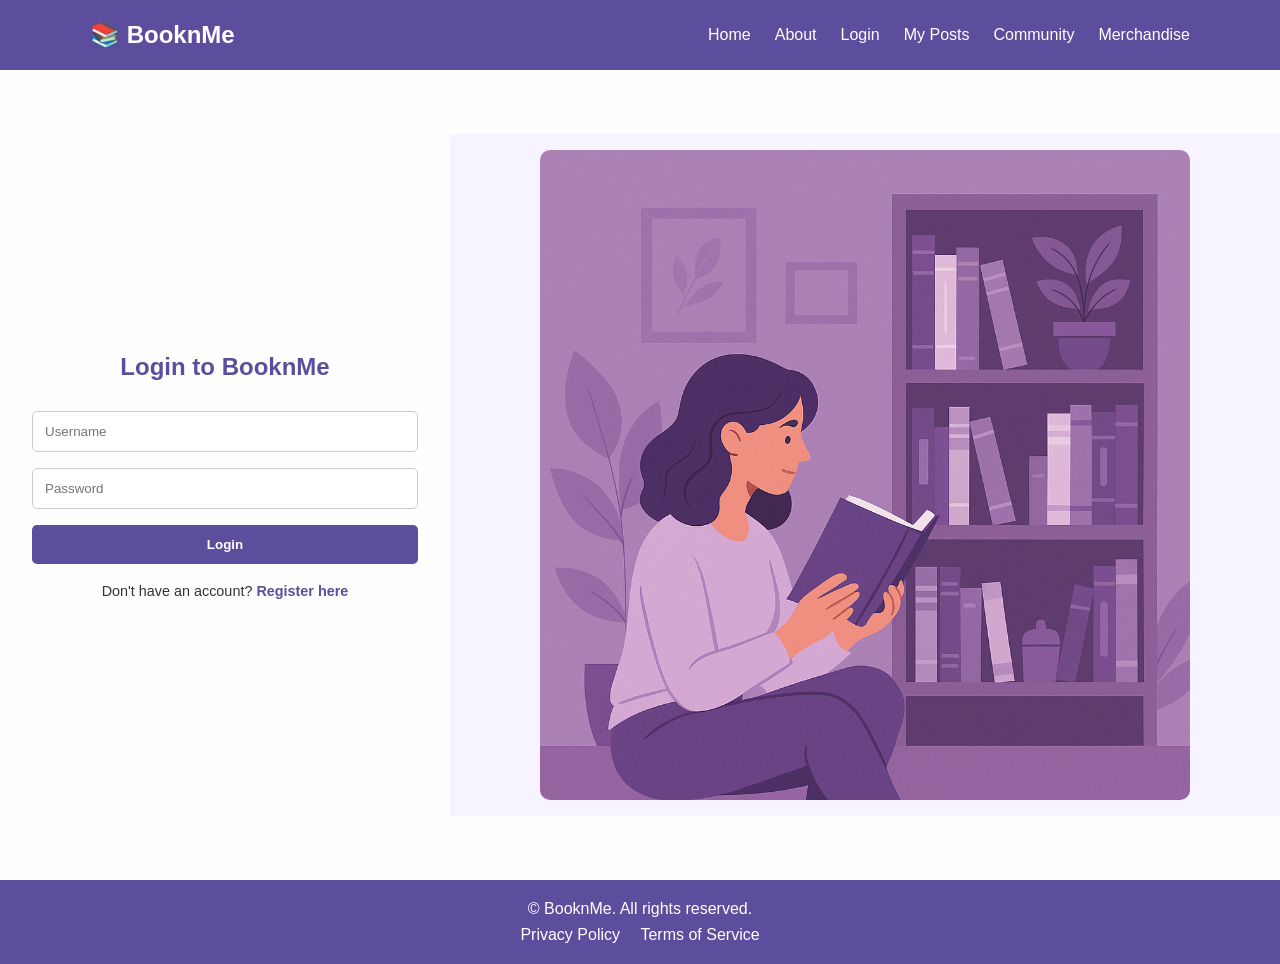
==== login.html @ 12cc8d2e "initial commit" ====
<!DOCTYPE html>
<html lang="en">
<head>
  <meta charset="UTF-8" />
  <meta name="viewport" content="width=device-width, initial-scale=1.0"/>
  <title>Login / Register | BooknMe 2024</title>
  <link rel="stylesheet" href="style.css" />
</head>
<body>

  <div id="navbar"></div>

  <main class="auth-container">
    <div class="auth-form-section">
      <h2 id="form-title">Login to BooknMe</h2>
      
      <form id="auth-form">
        <input type="text" id="username" placeholder="Username" required />
        <input type="password" id="password" placeholder="Password" required />
        <button type="submit" class="auth-btn">Login</button>
      </form>

      <p class="toggle-text">
        Don't have an account?
        <span id="toggle-link">Register here</span>
      </p>
    </div>

    <div class="auth-image-section">
      <img src="images/login-book.png" alt="Books" />
    </div>
  </main>

  <div id="footer"></div>

  <script src="script.js"></script>
  <script>
    const formTitle = document.getElementById('form-title');
    const authForm = document.getElementById('auth-form');
    const authBtn = document.querySelector('.auth-btn');
    const toggleText = document.querySelector('.toggle-text');
    const toggleLink = document.getElementById('toggle-link');

    let isLogin = true;

    toggleLink.addEventListener('click', () => {
      isLogin = !isLogin;
      if(isLogin){
        formTitle.textContent = 'Login to BooknMe';
        authBtn.textContent = 'Login';
        toggleText.innerHTML = `Don't have an account? <span id="toggle-link">Register here</span>`;
      } else {
        formTitle.textContent = 'Register on BooknMe';
        authBtn.textContent = 'Register';
        toggleText.innerHTML = `Already have an account? <span id="toggle-link">Login here</span>`;
      }
      // Reassign event listener to new span
      document.getElementById('toggle-link').addEventListener('click', toggleLinkClick);
    });

    function toggleLinkClick() {
      toggleLink.click();
    }

    authForm.addEventListener('submit', function(e) {
      e.preventDefault();
      const username = document.getElementById('username').value;
      const password = document.getElementById('password').value;

      if(username && password){
        localStorage.setItem('loggedInUser', username);
        alert(isLogin ? 'Login successful!' : 'Registration successful!');
        window.location.href = 'index.html';
      } else {
        alert('Please fill all fields.');
      }
    });
  </script>

</body>
</html>
---- style.css ----
/* INDEX PAGE */
* {
  margin: 0;
  padding: 0;
  box-sizing: border-box;
}

body {
  font-family: 'Segoe UI', Tahoma, Geneva, Verdana, sans-serif;
  background: #fefefe;
  color: #333;
  line-height: 1.6;
}

a {
  text-decoration: none;
  color: inherit;
}

.container {
  width: 90%;
  max-width: 1100px;
  margin: auto;
}

/* Navbar */
nav {
  background: #5c4d9d;
  color: #fff;
  padding: 1rem 0;
}

.nav-flex {
  display: flex;
  justify-content: space-between;
  align-items: center;
}

.logo {
  font-weight: bold;
}

.nav-links {
  list-style: none;
  display: flex;
  gap: 1.5rem;
}

.nav-links li a {
  color: #fff;
  font-weight: 500;
  transition: opacity 0.3s;
}

.nav-links li a:hover {
  opacity: 0.8;
}

/* Hero */
.hero {
  text-align: center;
  padding: 3rem 0;
}

.hero h2 {
  font-size: 2rem;
  color: #5c4d9d;
}

.hero p {
  max-width: 600px;
  margin: 1rem auto;
  color: #666;
}

/* Section Title */
.section-title {
  text-align: center;
  margin: 2rem 0 1rem;
  color: #5c4d9d;
}

/* Categories Grid */
.categories-grid {
  display: grid;
  grid-template-columns: repeat(auto-fit, minmax(160px, 1fr));
  gap: 1rem;
  margin-bottom: 3rem;
}

.category-card {
  background: #fff;
  border: 2px solid #5c4d9d;
  border-radius: 10px;
  padding: 2rem 1rem;
  text-align: center;
  font-size: 1.2rem;
  font-weight: 600;
  cursor: pointer;
  transition: all 0.3s ease;
}

.category-card:hover {
  background: #5c4d9d;
  color: #fff;
}

/* Category colors (optional for visual pop) */
.fiction { border-color: #7b5ea7; }
.mystery { border-color: #3e4a61; }
.romance { border-color: #d66a97; }
.scifi { border-color: #4da6ff; }
.fantasy { border-color: #9d5c91; }

.fiction:hover { background: #7b5ea7; }
.mystery:hover { background: #3e4a61; }
.romance:hover { background: #d66a97; }
.scifi:hover { background: #4da6ff; }
.fantasy:hover { background: #9d5c91; }

/* Footer */
footer {
  background: #5c4d9d;
  color: #fff;
  text-align: center;
  padding: 1rem 0;
}

@media(max-width: 768px) {
  .nav-links {
    flex-direction: column;
    gap: 0.5rem;
    margin-top: 1rem;
  }
}
footer ul {
  list-style: none;
  padding: 0;
  margin: 0;
}

footer ul li {
  display: inline-block;
  margin: 0 0.5rem;
}

/* Features Section */
.features-grid {
  display: grid;
  grid-template-columns: repeat(auto-fit, minmax(250px,1fr));
  gap: 1rem;
  margin-bottom: 3rem;
}

.feature-card {
  background: #f7f4ff;
  border-left: 4px solid #5c4d9d;
  padding: 1rem;
  border-radius: 8px;
}

/* Testimonials */
.testimonials-grid {
  display: grid;
  grid-template-columns: repeat(auto-fit, minmax(250px,1fr));
  gap: 1rem;
  margin-bottom: 3rem;
}

.testimonial-card {
  background: #fffafc;
  border-left: 4px solid #d66a97;
  padding: 1rem;
  border-radius: 8px;
  font-style: italic;
}

/* CTA */

.cta {
  position: relative;
  overflow: hidden;
  background: linear-gradient(135deg, #5c4d9d, #7d6cc8);
  color: #fff;
  text-align: center;
  padding: 3rem 1rem;
  border-radius: 12px;
  margin: 3rem 0;
}

.cta::before {
  content: '';
  position: absolute;
  top: 0;
  left: 0;
  width: 100%;
  height: 100%;
  background: rgba(30, 20, 60, 0.3); 
  pointer-events: none;
}

.cta-content {
  position: relative;
  z-index: 1;
}

.cta-content h2 {
  font-size: 2rem;
  margin-bottom: 0.75rem;
}

.cta-content p {
  font-size: 1.1rem;
  margin-bottom: 1.5rem;
}

.cta-btn {
  background: #fff;
  color: #5c4d9d;
  padding: 0.75rem 1.5rem;
  border-radius: 5px;
  text-decoration: none;
  font-weight: bold;
  transition: background 0.3s, color 0.3s;
}

.cta-btn:hover {
  background: #ddd;
  color: #4a3d7c;
}

/* ABOUT PAGE */
.about-page {
  padding: 2rem 0;
}

.about-page p {
  margin-bottom: 1rem;
  line-height: 1.7;
  color: #555;
}

.about-page h3 {
  margin: 1.5rem 0 0.5rem;
  color: #5c4d9d;
}

/* About CTA Section */
.about-cta {
  text-align: center;
  background: #f7f4ff;
  padding: 2rem 1rem;
  border-radius: 10px;
  margin-top: 2rem;
}

.about-cta h3 {
  margin-bottom: 1rem;
}

.about-cta .cta-btn {
  background: #5c4d9d;
  color: white;
  padding: 0.75rem 2rem;
  border-radius: 5px;
  font-weight: bold;
  display: inline-block;
  transition: background 0.3s;
}

.about-cta .cta-btn:hover {
  background: #4a3d7c;
}

/* LOGIN PAGE */
/* Auth Container */
/* Auth Container */
.auth-container {
  display: flex;
  min-height: 90vh;
  justify-content: center;
  align-items: center;
  padding: 2rem 0;
}

/* Auth Form Section */
.auth-form-section {
  flex: 1;
  max-width: 450px;
  padding: 2rem;
}

.auth-form-section h2 {
  color: #5c4d9d;
  margin-bottom: 1.5rem;
  text-align: center;
}

#auth-form, .register-form {
  display: flex;
  flex-direction: column;
  gap: 1rem;
}

#auth-form input, .register-form input {
  padding: 0.75rem;
  border: 1px solid #ccc;
  border-radius: 5px;
}

.auth-btn {
  background: #5c4d9d;
  color: white;
  padding: 0.75rem;
  border: none;
  border-radius: 5px;
  font-weight: bold;
  cursor: pointer;
  transition: background 0.3s;
}

.auth-btn:hover {
  background: #4a3d7c;
}

.toggle-text {
  margin-top: 1rem;
  text-align: center;
  font-size: 0.9rem;
}

.toggle-text span, .toggle-text a {
  color: #5c4d9d;
  cursor: pointer;
  font-weight: bold;
  text-decoration: none;
}

/* Auth Image Section */
.auth-image-section {
  flex: 1;
  display: flex;
  align-items: center;
  justify-content: center;
  background: #f7f4ff;
  padding: 1rem;
}

.auth-image-section img {
  max-width: 100%;
  max-height: 650px;
  border-radius: 10px;
  object-fit: contain;
}

/* Responsive */
@media(max-width: 992px){
  .auth-container {
    flex-direction: column;
  }
  .auth-image-section {
    width: 100%;
    margin-top: 2rem;
  }
}

/*MY POSTS PAGE */
/* My Posts Page */
.myposts-page {
  padding: 2rem 0;
}

.posts-list {
  display: grid;
  grid-template-columns: repeat(auto-fit, minmax(280px, 1fr));
  gap: 1.5rem;
}

.post-card {
  background: #f7f4ff;
  border-left: 4px solid #5c4d9d;
  padding: 1rem;
  border-radius: 8px;
}

.post-card h3 {
  margin-bottom: 0.5rem;
  color: #5c4d9d;
}

.post-card p {
  margin: 0.5rem 0;
}



/* Community Page */
.community-page {
  padding: 2rem 0;
}

.community-list {
  display: grid;
  grid-template-columns: repeat(auto-fit, minmax(280px, 1fr));
  gap: 1.5rem;
}

.post-card {
  background: #fffafc;
  border-left: 4px solid #d66a97;
  padding: 1rem;
  border-radius: 8px;
}

.post-card h3 {
  margin-bottom: 0.5rem;
  color: #5c4d9d;
}

.post-card p {
  margin: 0.5rem 0;
}

.like-btn {
  background: #5c4d9d;
  color: white;
  padding: 0.5rem 1rem;
  border: none;
  border-radius: 5px;
  font-weight: bold;
  cursor: pointer;
  transition: background 0.3s;
}

.like-btn:hover {
  background: #4a3d7c;
}

.like-btn:disabled {
  background: #ccc;
  cursor: not-allowed;
}


/* Post Page */
.post-page {
  padding: 2rem 0;
}

.post-form {
  display: flex;
  flex-direction: column;
  gap: 1rem;
  max-width: 600px;
  margin: auto;
}

.post-form input, .post-form textarea {
  padding: 0.75rem;
  border: 1px solid #ccc;
  border-radius: 5px;
}

.post-form textarea {
  min-height: 150px;
  resize: vertical;
}

.post-btn {
  background: #5c4d9d;
  color: white;
  padding: 0.75rem;
  border: none;
  border-radius: 5px;
  font-weight: bold;
  cursor: pointer;
  transition: background 0.3s;
}

.post-btn:hover {
  background: #4a3d7c;
}


/* Merchandise Page */
.merchandise-page {
  padding: 2rem 0;
  text-align: center;
}

.merch-intro {
  margin-bottom: 2rem;
  font-size: 1.1rem;
  color: #555;
}

.merch-grid {
  display: grid;
  grid-template-columns: repeat(auto-fit, minmax(220px, 1fr));
  gap: 1.5rem;
}

.merch-card {
  background: #f7f4ff;
  border-radius: 10px;
  padding: 1rem;
  box-shadow: 0 2px 5px rgba(0,0,0,0.1);
}

.merch-card img {
  width: 100%;
  border-radius: 8px;
  margin-bottom: 0.75rem;
}

.merch-card h3 {
  color: #5c4d9d;
  margin: 0.5rem 0;
}

.price {
  font-weight: bold;
  color: #333;
  margin-bottom: 0.75rem;
}

.merch-btn {
  background: #5c4d9d;
  color: white;
  padding: 0.5rem 1rem;
  border: none;
  border-radius: 5px;
  font-weight: bold;
  cursor: pointer;
  transition: background 0.3s;
}

.merch-btn:hover {
  background: #4a3d7c;
}
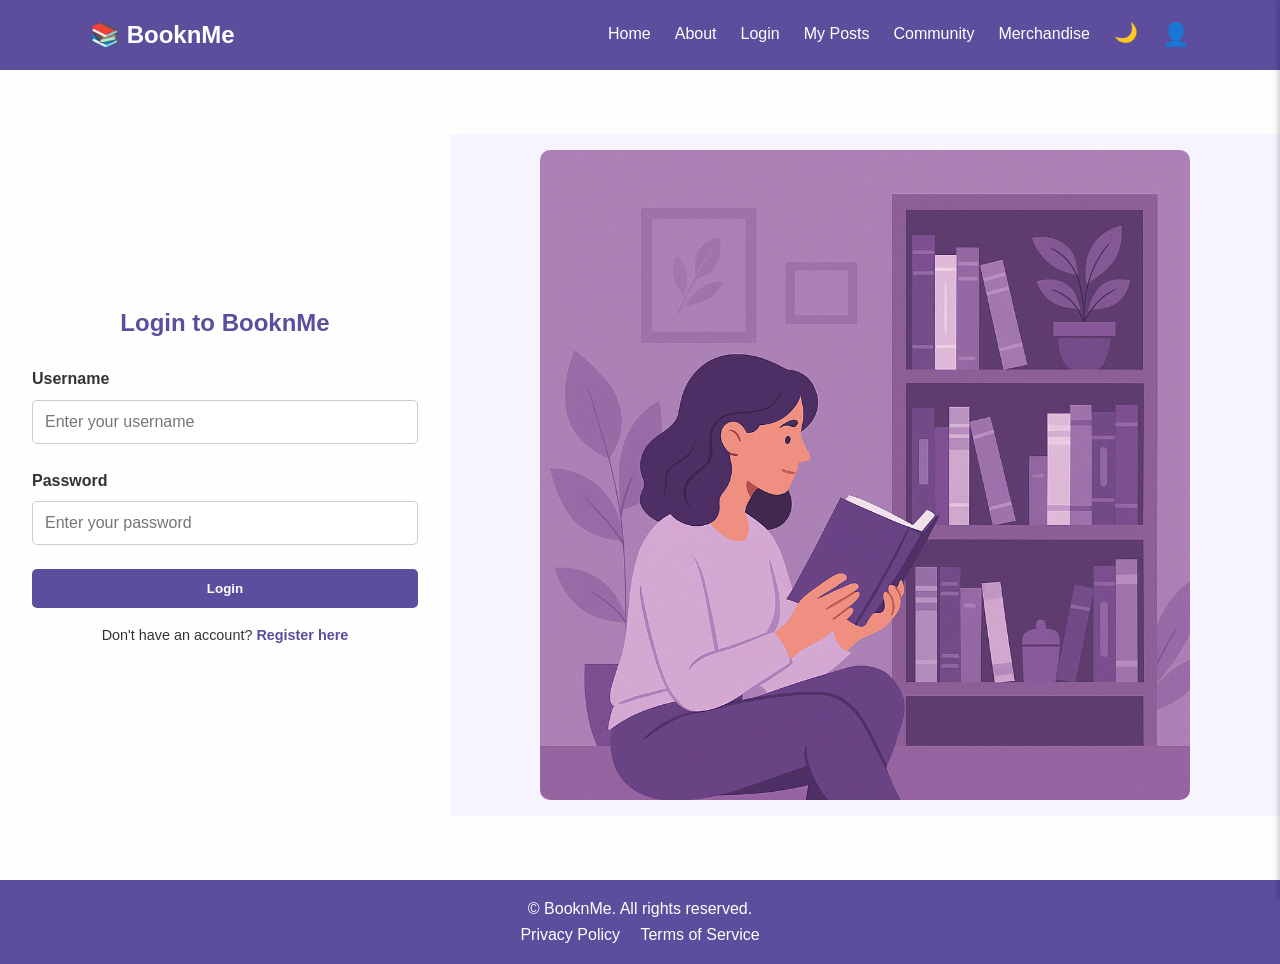
==== commit 5756b064: "updated" ====
--- a/login.html
+++ b/login.html
@@ -1,28 +1,35 @@
+
+
 <!DOCTYPE html>
 <html lang="en">
 <head>
   <meta charset="UTF-8" />
   <meta name="viewport" content="width=device-width, initial-scale=1.0"/>
-  <title>Login / Register | BooknMe 2024</title>
+  <title>Login | BooknMe</title>
   <link rel="stylesheet" href="style.css" />
 </head>
 <body>
-
   <div id="navbar"></div>
-
   <main class="auth-container">
     <div class="auth-form-section">
-      <h2 id="form-title">Login to BooknMe</h2>
+      <h2>Login to BooknMe</h2>
       
       <form id="auth-form">
-        <input type="text" id="username" placeholder="Username" required />
-        <input type="password" id="password" placeholder="Password" required />
+        <div class="form-group">
+          <label for="username">Username</label>
+          <input type="text" id="username" placeholder="Enter your username" required />
+        </div>
+
+        <div class="form-group">
+          <label for="password">Password</label>
+          <input type="password" id="password" placeholder="Enter your password" required />
+        </div>
+
         <button type="submit" class="auth-btn">Login</button>
       </form>
 
       <p class="toggle-text">
-        Don't have an account?
-        <span id="toggle-link">Register here</span>
+        Don't have an account? <a href="register.html">Register here</a>
       </p>
     </div>
 
@@ -30,52 +37,8 @@
       <img src="images/login-book.png" alt="Books" />
     </div>
   </main>
-
-  <div id="footer"></div>
+<div id="footer"></div>
 
   <script src="script.js"></script>
-  <script>
-    const formTitle = document.getElementById('form-title');
-    const authForm = document.getElementById('auth-form');
-    const authBtn = document.querySelector('.auth-btn');
-    const toggleText = document.querySelector('.toggle-text');
-    const toggleLink = document.getElementById('toggle-link');
-
-    let isLogin = true;
-
-    toggleLink.addEventListener('click', () => {
-      isLogin = !isLogin;
-      if(isLogin){
-        formTitle.textContent = 'Login to BooknMe';
-        authBtn.textContent = 'Login';
-        toggleText.innerHTML = `Don't have an account? <span id="toggle-link">Register here</span>`;
-      } else {
-        formTitle.textContent = 'Register on BooknMe';
-        authBtn.textContent = 'Register';
-        toggleText.innerHTML = `Already have an account? <span id="toggle-link">Login here</span>`;
-      }
-      // Reassign event listener to new span
-      document.getElementById('toggle-link').addEventListener('click', toggleLinkClick);
-    });
-
-    function toggleLinkClick() {
-      toggleLink.click();
-    }
-
-    authForm.addEventListener('submit', function(e) {
-      e.preventDefault();
-      const username = document.getElementById('username').value;
-      const password = document.getElementById('password').value;
-
-      if(username && password){
-        localStorage.setItem('loggedInUser', username);
-        alert(isLogin ? 'Login successful!' : 'Registration successful!');
-        window.location.href = 'index.html';
-      } else {
-        alert('Please fill all fields.');
-      }
-    });
-  </script>
-
 </body>
 </html>
--- a/style.css
+++ b/style.css
@@ -1,3 +1,36 @@
+/* Dark Theme Styles */
+body.dark {
+  background: #1e1e2f;
+  color: #f1f1f1;
+}
+
+body.dark .post-card {
+  background: #2a2a40;
+  border-color: #444;
+}
+
+body.dark input,
+body.dark textarea {
+  background: #333;
+  color: #f1f1f1;
+  border-color: #555;
+}
+
+body.dark nav,
+body.dark footer {
+  background: #282850;
+}
+
+/* Theme toggle button */
+.theme-toggle {
+  background: none;
+  border: none;
+  font-size: 1.2rem;
+  cursor: pointer;
+}
+
+
+
 /* INDEX PAGE */
 * {
   margin: 0;
@@ -117,6 +150,145 @@
 .romance:hover { background: #d66a97; }
 .scifi:hover { background: #4da6ff; }
 .fantasy:hover { background: #9d5c91; }
+
+/* Dark theme overrides */
+
+body.dark {
+  background: #1e1e2f;
+  color: #f1f1f1;
+}
+
+body.dark nav {
+  background: #282850;
+}
+
+body.dark .hero h2 {
+  color: #c9b3f5;
+}
+
+body.dark .hero p {
+  color: #ccc;
+}
+
+body.dark .section-title {
+  color: #c9b3f5;
+}
+
+body.dark .category-card {
+  background: #2a2a40;
+  color: #f1f1f1;
+  border-color: #5c4d9d;
+}
+
+body.dark .category-card:hover {
+  background: #5c4d9d;
+  color: #fff;
+}
+
+/* Optional: Adjust category border colors in dark mode for subtlety */
+body.dark .fiction { border-color: #9d7ec7; }
+body.dark .mystery { border-color: #5c6a85; }
+body.dark .romance { border-color: #e291b3; }
+body.dark .scifi { border-color: #6dbaff; }
+body.dark .fantasy { border-color: #b67fb5; }
+
+body.dark .fiction:hover { background: #9d7ec7; }
+body.dark .mystery:hover { background: #5c6a85; }
+body.dark .romance:hover { background: #e291b3; }
+body.dark .scifi:hover { background: #6dbaff; }
+body.dark .fantasy:hover { background: #b67fb5; }
+
+
+/* Features Section */
+.features {
+  background:#fefefe;
+  padding: 3rem 0;
+}
+
+body.dark .features {
+  background: #1e1e2f;
+}
+
+.features-grid {
+  display: grid;
+  grid-template-columns: repeat(auto-fit, minmax(250px, 1fr));
+  gap: 2rem;
+  margin-top: 2rem;
+}
+
+.feature-card {
+  background: #fff;
+  padding: 2rem;
+  border-radius: 10px;
+  box-shadow: 0 4px 6px rgba(0,0,0,0.1);
+  text-align: center;
+}
+
+body.dark .feature-card {
+  background: #2a2a40;
+  box-shadow: none;
+}
+
+.feature-card h3 {
+  margin-bottom: 1rem;
+  color: #5c4d9d;
+}
+
+body.dark .feature-card h3 {
+  color: #c9b3f5;
+}
+
+.feature-card p {
+  color: #666;
+}
+
+body.dark .feature-card p {
+  color: #ddd;
+}
+
+/* Testimonials Section */
+.testimonials {
+  background: #fefefe;
+  padding: 3rem 0;
+}
+
+body.dark .testimonials {
+  background: #1e1e2f;
+}
+
+.testimonials-grid {
+  display: grid;
+  grid-template-columns: repeat(auto-fit, minmax(250px, 1fr));
+  gap: 2rem;
+  margin-top: 2rem;
+}
+
+.testimonial-card {
+  background: #fff;
+  padding: 2rem;
+  border-radius: 10px;
+  font-style: italic;
+  box-shadow: 0 4px 6px rgba(0,0,0,0.1);
+}
+
+body.dark .testimonial-card {
+  background: #2a2a40;
+  color: #f1f1f1;
+  box-shadow: none;
+}
+
+.testimonial-card h4 {
+  margin-top: 1rem;
+  text-align: right;
+  font-weight: normal;
+  color: #5c4d9d;
+}
+
+body.dark .testimonial-card h4 {
+  color: #c9b3f5;
+}
+
+
 
 /* Footer */
 footer {
@@ -228,6 +400,24 @@
   background: #ddd;
   color: #4a3d7c;
 }
+body.dark .cta {
+  background: linear-gradient(135deg, #3e2d6d, #5c4d9d);
+  color: #f1f1f1;
+}
+
+body.dark .cta::before {
+  background: rgba(10, 10, 20, 0.4);
+}
+
+body.dark .cta-btn {
+  background: #c9b3f5;
+  color: #2a2a40;
+}
+
+body.dark .cta-btn:hover {
+  background: #b29be0;
+  color: #1a1a30;
+}
 
 /* ABOUT PAGE */
 .about-page {
@@ -271,10 +461,30 @@
 .about-cta .cta-btn:hover {
   background: #4a3d7c;
 }
-
-/* LOGIN PAGE */
-/* Auth Container */
-/* Auth Container */
+body.dark .about-page p {
+  color: #ddd;
+}
+
+body.dark .about-page h3 {
+  color: #c9b3f5;
+}
+
+body.dark .about-cta {
+  background: #2a2a40;
+}
+
+body.dark .about-cta h3 {
+  color: #f1f1f1;
+}
+
+body.dark .about-cta .cta-btn {
+  background: #7b5ea7;
+}
+
+body.dark .about-cta .cta-btn:hover {
+  background: #5c4d9d;
+}
+
 .auth-container {
   display: flex;
   min-height: 90vh;
@@ -296,19 +506,40 @@
   text-align: center;
 }
 
-#auth-form, .register-form {
+#auth-form {
   display: flex;
   flex-direction: column;
-  gap: 1rem;
-}
-
-#auth-form input, .register-form input {
-  padding: 0.75rem;
+  gap: 1.5rem; /* clear vertical spacing */
+}
+
+/* Form Groups (Label + Input) */
+.form-group {
+  display: flex;
+  flex-direction: column;
+  gap: 0.5rem;
+}
+
+.form-group label {
+  font-weight: bold;
+  color: #333;
+}
+
+#auth-form input {
+  padding: 0.75rem 1rem;
   border: 1px solid #ccc;
   border-radius: 5px;
+  font-size: 1rem;
+  box-sizing: border-box;
+  outline: none;
+}
+
+#auth-form input:focus {
+  border-color: #5c4d9d;
+  box-shadow: 0 0 3px rgba(92, 77, 157, 0.5);
 }
 
 .auth-btn {
+  width: 100%;
   background: #5c4d9d;
   color: white;
   padding: 0.75rem;
@@ -329,9 +560,8 @@
   font-size: 0.9rem;
 }
 
-.toggle-text span, .toggle-text a {
-  color: #5c4d9d;
-  cursor: pointer;
+.toggle-text a {
+  color: #5c4d9d;
   font-weight: bold;
   text-decoration: none;
 }
@@ -353,16 +583,102 @@
   object-fit: contain;
 }
 
+/* Dark Theme Adjustments */
+body.dark .auth-form-section h2 {
+  color: #c9b3f5;
+}
+
+body.dark .form-group label {
+  color: #c9b3f5;
+}
+
+body.dark #auth-form input {
+  background: #2a2a40;
+  border: 1px solid #555;
+  color: #f1f1f1;
+}
+
+body.dark #auth-form input::placeholder {
+  color: #ccc;
+}
+
+body.dark #auth-form input:focus {
+  border-color: #c9b3f5;
+  box-shadow: 0 0 3px rgba(201, 179, 245, 0.5);
+}
+
+body.dark .auth-btn {
+  background: #7b5ea7;
+}
+
+body.dark .auth-btn:hover {
+  background: #5c4d9d;
+}
+
+body.dark .toggle-text a {
+  color: #c9b3f5;
+}
+
+body.dark .auth-image-section {
+  background: #1e1e2f;
+}
+
 /* Responsive */
-@media(max-width: 992px){
+@media(max-width: 992px) {
   .auth-container {
     flex-direction: column;
   }
+
   .auth-image-section {
     width: 100%;
     margin-top: 2rem;
   }
 }
+.form-group {
+  display: flex;
+  flex-direction: column;
+  gap: 0.5rem;
+}
+
+.form-group label {
+  font-weight: bold;
+  color: #333;
+}
+
+body.dark .form-group label {
+  color: #c9b3f5;
+}
+/* Input fields styling (shared by login & register) */
+#auth-form input,
+.register-form input {
+  width: 100%;  /* ensures full width within container */
+  padding: 0.75rem;
+  border: 1px solid #ccc;
+  border-radius: 5px;
+  font-size: 1rem;  /* consistent font size */
+}
+
+/* Adjust form-group for vertical alignment and spacing */
+.form-group {
+  display: flex;
+  flex-direction: column;
+  gap: 0.5rem;
+}
+
+.form-group label {
+  font-weight: bold;
+  color: #333;
+}
+
+body.dark .form-group label {
+  color: #c9b3f5;
+}
+/* Add spacing between last input field and Register button */
+.register-form .form-group:last-of-type {
+  margin-bottom: 1rem; /* adjust value as needed */
+}
+
+
 
 /*MY POSTS PAGE */
 /* My Posts Page */
@@ -376,20 +692,22 @@
   gap: 1.5rem;
 }
 
+
 .post-card {
-  background: #f7f4ff;
-  border-left: 4px solid #5c4d9d;
+  border: 1px solid #ddd;
   padding: 1rem;
+  margin-bottom: 1rem;
   border-radius: 8px;
+  background: #f9f7ff;
 }
 
 .post-card h3 {
+  color: #5c4d9d;
   margin-bottom: 0.5rem;
-  color: #5c4d9d;
 }
 
 .post-card p {
-  margin: 0.5rem 0;
+  margin: 0.25rem 0;
 }
 
 
@@ -439,6 +757,13 @@
 .like-btn:disabled {
   background: #ccc;
   cursor: not-allowed;
+}
+#search-input {
+  width: 100%;
+  padding: 0.75rem;
+  margin-bottom: 1.5rem;
+  border: 1px solid #ccc;
+  border-radius: 5px;
 }
 
 
@@ -538,3 +863,179 @@
 .merch-btn:hover {
   background: #4a3d7c;
 }
+body.dark .merch-intro {
+  color: #ddd;
+}
+
+body.dark .merch-card {
+  background: #2a2a40;
+  box-shadow: none;
+}
+
+body.dark .merch-card h3 {
+  color: #c9b3f5;
+}
+
+body.dark .price {
+  color: #f1f1f1;
+}
+
+body.dark .merch-btn {
+  background: #7b5ea7;
+}
+
+body.dark .merch-btn:hover {
+  background: #5c4d9d;
+}
+/* Account Button */
+.account-btn {
+  background: transparent;
+  border: none;
+  font-size: 1.4rem;
+  cursor: pointer;
+  color: #fff;
+}
+
+/* Account Sidebar */
+.account-sidebar {
+  position: fixed;
+  top: 0;
+  right: -300px; /* hidden by default */
+  width: 300px;
+  height: 100%;
+  background: #5c4d9d;
+  color: white;
+  padding: 1rem;
+  box-shadow: -2px 0 5px rgba(0,0,0,0.2);
+  transition: right 0.3s ease;
+  z-index: 1000;
+}
+
+.account-sidebar.active {
+  right: 0;
+}
+
+.account-sidebar .sidebar-header {
+  display: flex;
+  justify-content: space-between;
+  align-items: center;
+}
+
+.account-sidebar .sidebar-header h3 {
+  margin: 0;
+}
+
+#close-account-sidebar {
+  font-size: 1.5rem;
+  cursor: pointer;
+}
+
+.sidebar-content {
+  margin-top: 2rem;
+  text-align: center;
+}
+
+.sidebar-avatar {
+  width: 80px;
+  height: 80px;
+  border-radius: 50%;
+  object-fit: cover;
+  margin-bottom: 1rem;
+}
+
+.sidebar-links {
+  list-style: none;
+  padding: 0;
+  margin-top: 1rem;
+  text-align: left;
+}
+
+.sidebar-links li {
+  margin: 0.5rem 0;
+}
+
+.sidebar-links a {
+  color: #fff;
+  text-decoration: none;
+  font-weight: 500;
+}
+
+.sidebar-links a:hover {
+  text-decoration: underline;
+}
+
+.theme-btn {
+  background: transparent;
+  border: 1px solid #fff;
+  color: #fff;
+  padding: 0.4rem 0.8rem;
+  border-radius: 5px;
+  cursor: pointer;
+  margin-top: 1rem;
+}
+
+.logout-btn {
+  background: #fff;
+  color: #5c4d9d;
+  padding: 0.5rem 1rem;
+  border: none;
+  border-radius: 5px;
+  font-weight: bold;
+  cursor: pointer;
+  margin-top: 1.5rem;
+  transition: background 0.3s;
+}
+
+.logout-btn:hover {
+  background: #ddd;
+}
+
+body.dark .account-sidebar {
+  background: #333;
+  color: #fff;
+}
+
+body.dark .sidebar-links a {
+  color: #fff;
+}
+
+
+.avatar-container {
+  text-align: center;
+}
+
+.sidebar-avatar {
+  width: 80px;
+  height: 80px;
+  border-radius: 50%;
+  cursor: pointer;
+  border: 3px solid #fff;
+  transition: transform 0.3s;
+}
+
+.sidebar-avatar:hover {
+  transform: scale(1.05);
+}
+
+.avatar-selection {
+  margin-top: 0.5rem;
+}
+
+.avatar-selection p {
+  font-size: 0.9rem;
+  margin-bottom: 0.3rem;
+}
+
+.avatar-selection img {
+  width: 50px;
+  height: 50px;
+  border-radius: 50%;
+  margin: 0 5px;
+  cursor: pointer;
+  border: 2px solid transparent;
+  transition: border 0.3s;
+}
+
+.avatar-selection img:hover {
+  border: 2px solid #5c4d9d;
+}
